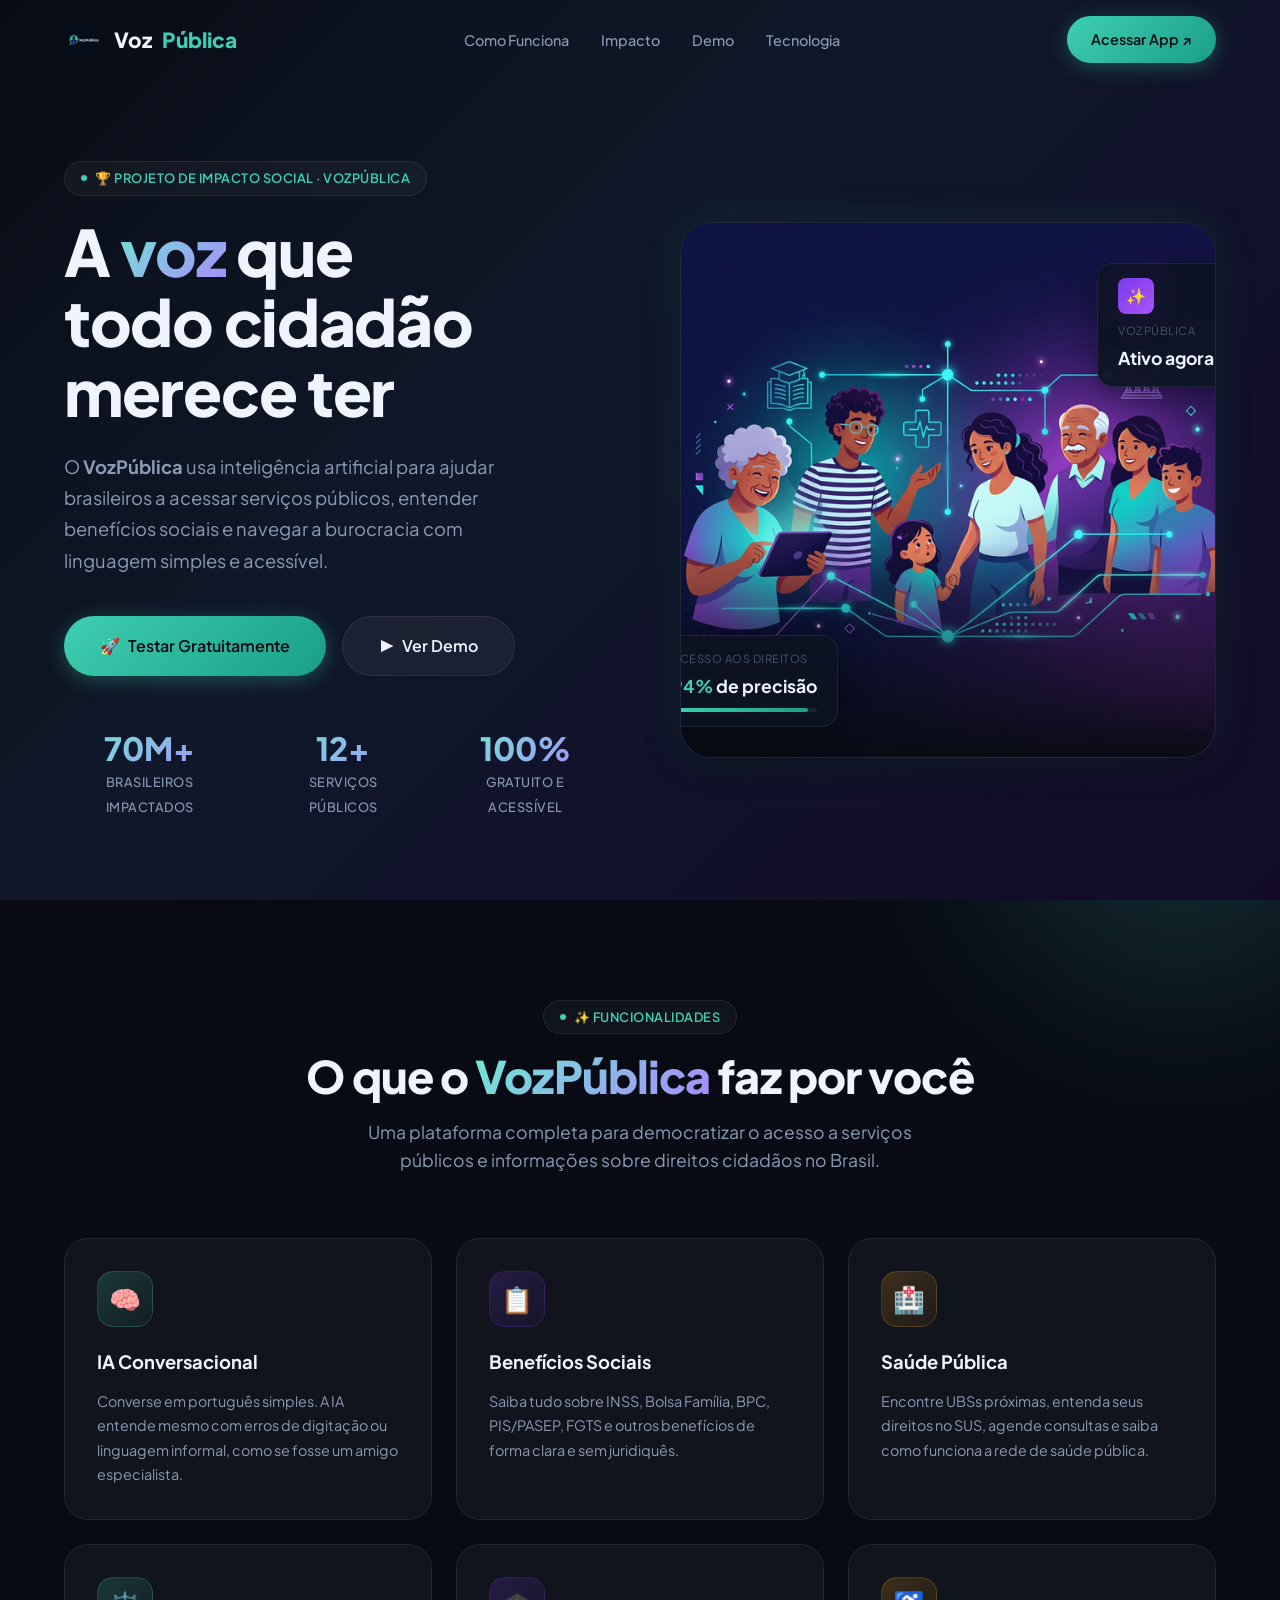
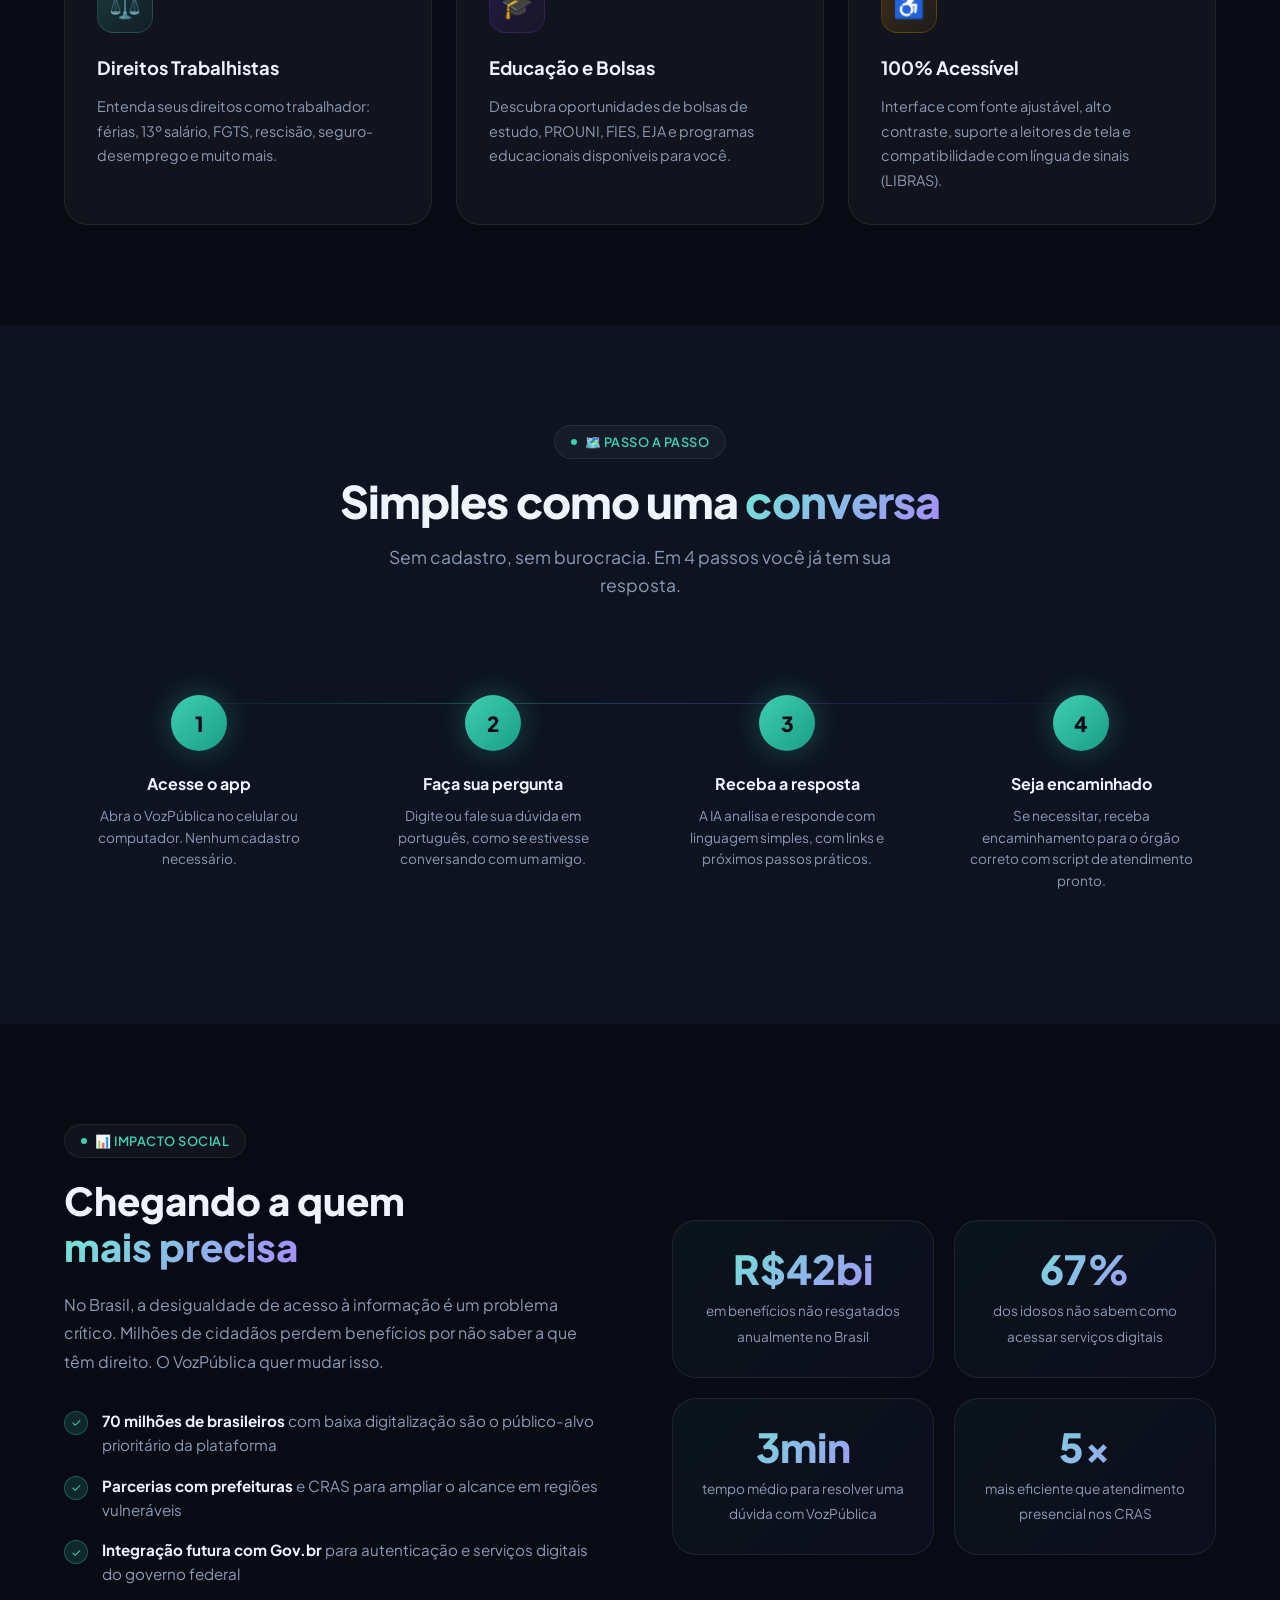
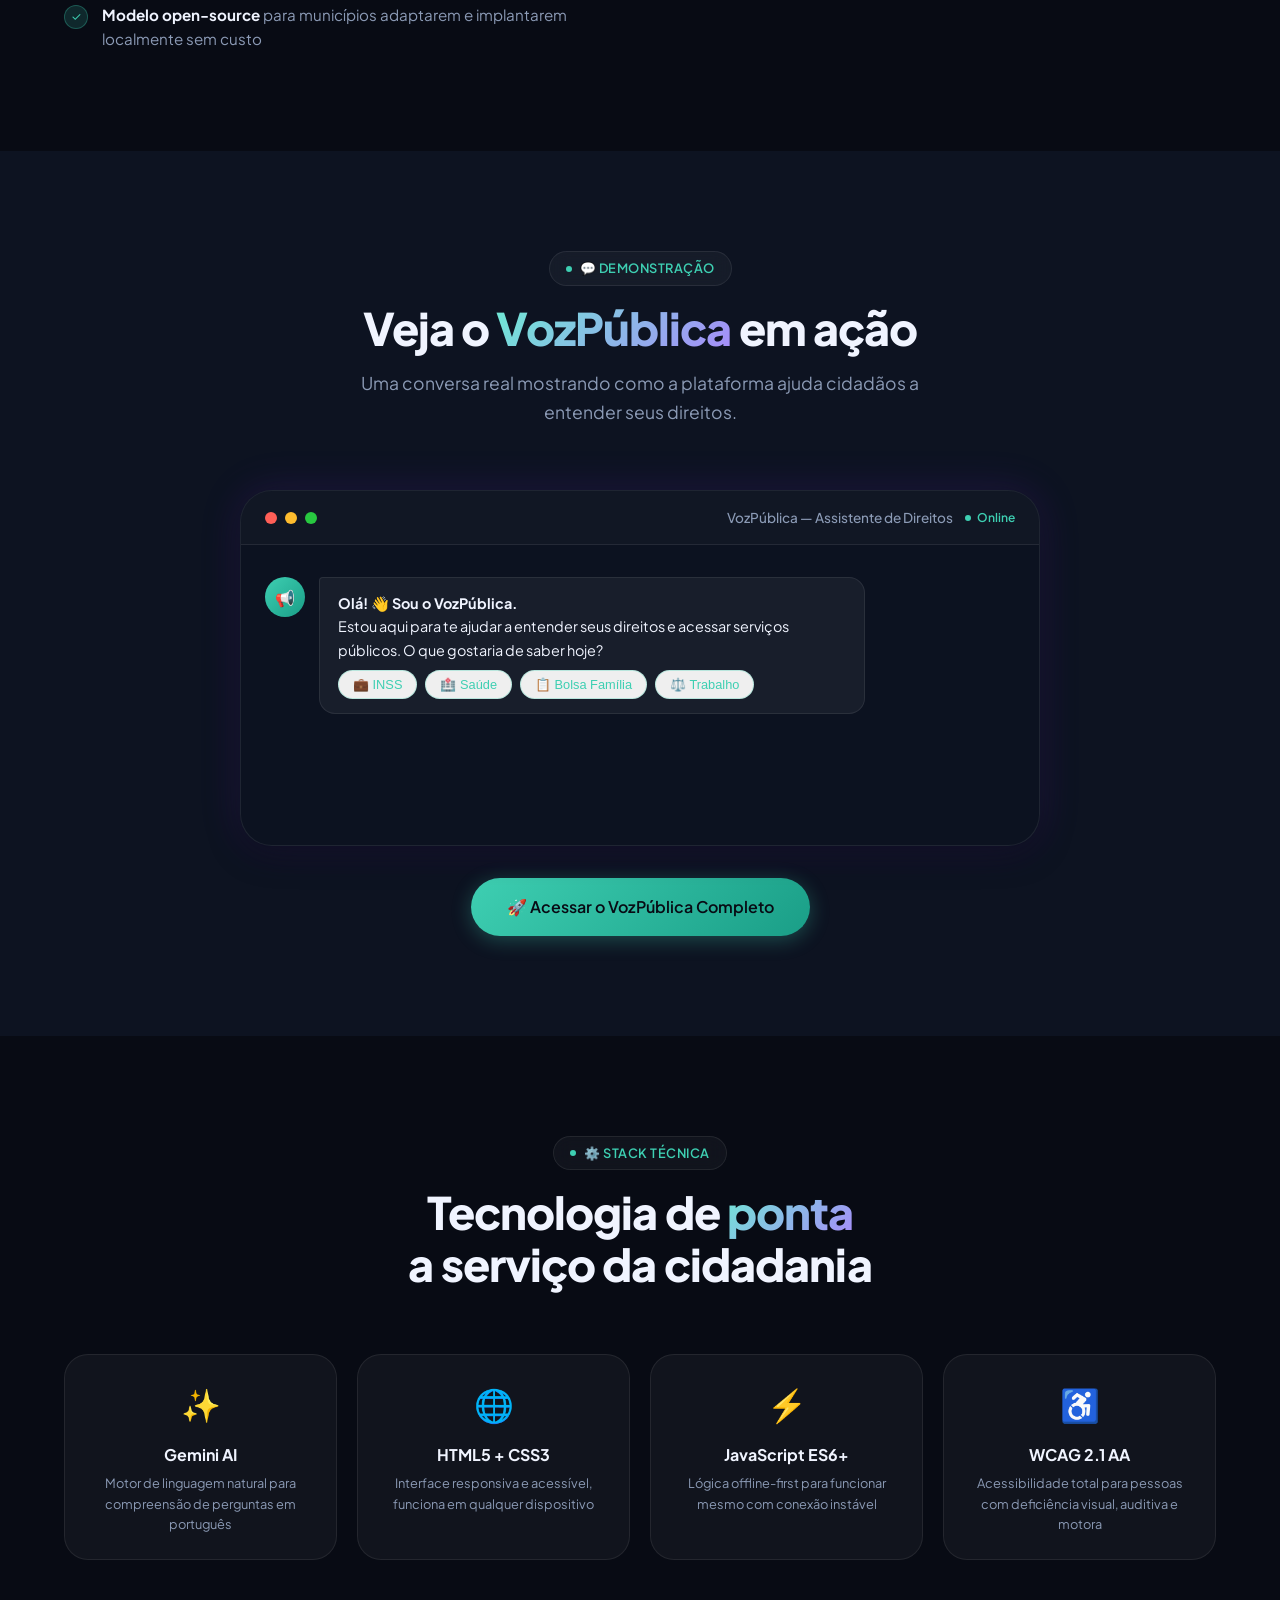
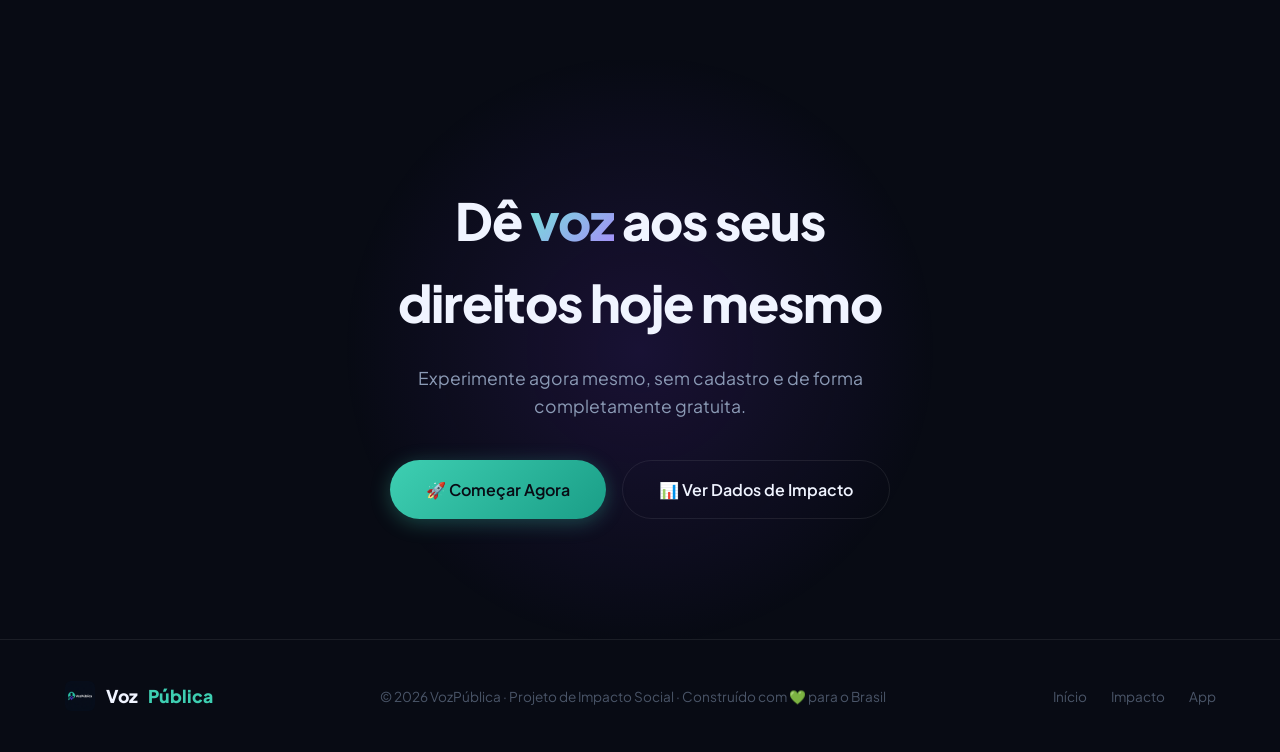
==== index.html @ a8956387 "feat: VozPublica - Social impact AI assistant for Brazilian citizens" ====
<!DOCTYPE html>
<html lang="pt-BR">
<head>
  <meta charset="UTF-8">
  <meta name="viewport" content="width=device-width, initial-scale=1.0">
  <meta name="description" content="VozPública — IA que aproxima brasileiros dos seus direitos e serviços públicos. Atendimento acessível, simples e gratuito.">
  <title>VozPública — Tecnologia que Faz a Diferença</title>
  <link rel="stylesheet" href="css/style.css">
  <link rel="manifest" href="manifest.json">
  <meta name="theme-color" content="#3ecfb2">
  <link rel="icon" href="data:image/svg+xml,<svg xmlns='http://www.w3.org/2000/svg' viewBox='0 0 100 100'><text y='.9em' font-size='90'>📢</text></svg>">
</head>
<body>

  <!-- Background orbs -->
  <div class="orb orb-1" aria-hidden="true"></div>
  <div class="orb orb-2" aria-hidden="true"></div>
  <div class="orb orb-3" aria-hidden="true"></div>

  <!-- NAVBAR -->
  <nav class="navbar" id="navbar" role="navigation" aria-label="Navegação principal">
    <div class="container">
      <div class="nav-inner">
        <a href="#" class="logo" aria-label="VozPública - Página inicial">
          <div class="logo-icon" style="background:none;box-shadow:none;padding:0" aria-hidden="true"><img src="assets/logo.png" alt="VozPública logo" style="width:36px;height:36px;object-fit:contain;border-radius:8px"></div>
          Voz<span>Pública</span>
        </a>
        <ul class="nav-links" role="list">
          <li><a href="#como-funciona">Como Funciona</a></li>
          <li><a href="#impacto">Impacto</a></li>
          <li><a href="#demo">Demo</a></li>
          <li><a href="#tecnologia">Tecnologia</a></li>
        </ul>
        <div class="nav-cta">
          <a href="app.html" class="btn btn-primary" id="nav-cta-btn" aria-label="Acessar o aplicativo VozPública">
            Acessar App ↗
          </a>
        </div>
      </div>
    </div>
  </nav>

  <!-- HERO -->
  <section class="hero" id="inicio" aria-labelledby="hero-title">
    <div class="container">
      <div class="hero-grid">
        <div class="hero-content">
          <div class="hero-eyebrow">
            <span class="badge" role="status">🏆 Projeto de Impacto Social · VozPública</span>
          </div>
          <h1 class="hero-title" id="hero-title">
            A <span class="gradient-text">voz</span> que<br>
            todo cidadão<br>merece ter
          </h1>
          <p class="hero-desc">
            O <strong>VozPública</strong> usa inteligência artificial para ajudar brasileiros a acessar serviços públicos, entender benefícios sociais e navegar a burocracia com linguagem simples e acessível.
          </p>
          <div class="hero-actions">
            <a href="app.html" class="btn btn-primary btn-lg" id="hero-cta-primary" aria-label="Testar o VozPública gratuitamente">
              <span>🚀</span> Testar Gratuitamente
            </a>
            <a href="#demo" class="btn btn-ghost btn-lg" id="hero-cta-demo" aria-label="Ver demonstração do VozPública">
              <span>▶</span> Ver Demo
            </a>
          </div>
          <div class="hero-stats" role="group" aria-label="Estatísticas de impacto">
            <div class="stat-item">
              <span class="stat-number gradient-text" id="stat-1">70M+</span>
              <span class="stat-label">Brasileiros impactados</span>
            </div>
            <div class="stat-item">
              <span class="stat-number gradient-text" id="stat-2">12+</span>
              <span class="stat-label">Serviços públicos</span>
            </div>
            <div class="stat-item">
              <span class="stat-number gradient-text" id="stat-3">100%</span>
              <span class="stat-label">Gratuito e acessível</span>
            </div>
          </div>
        </div>
        <div class="hero-visual">
          <div class="hero-image-wrapper">
            <img src="assets/hero.png" alt="Pessoas diversas conectadas digitalmente — VozPública" width="600">
            <div class="floating-card floating-card-1" role="complementary" aria-label="Métrica de acesso aos direitos">
              <div class="fc-label">Acesso aos direitos</div>
              <div class="fc-value"><span class="highlight">94%</span> de precisão</div>
              <div class="fc-bar">
                <div class="fc-bar-fill" style="--w: 94%"></div>
              </div>
            </div>
            <div class="floating-card floating-card-2" role="complementary" aria-label="Status da IA ativa">
              <div class="fc-ai-icon" aria-hidden="true">✨</div>
              <div class="fc-label">VozPública</div>
              <div class="fc-value">Ativo agora</div>
            </div>
          </div>
        </div>
      </div>
    </div>
  </section>

  <!-- FEATURES -->
  <section class="section" id="como-funciona" aria-labelledby="features-title">
    <div class="container">
      <div class="section-header reveal">
        <span class="badge">✨ Funcionalidades</span>
        <h2 class="section-title" id="features-title" style="margin-top:16px">
          O que o <span class="gradient-text">VozPública</span> faz por você
        </h2>
        <p class="section-desc">
          Uma plataforma completa para democratizar o acesso a serviços públicos e informações sobre direitos cidadãos no Brasil.
        </p>
      </div>
      <div class="features-grid">
        <article class="feature-card reveal reveal-delay-1">
          <div class="feature-icon fi-teal" aria-hidden="true">🧠</div>
          <h3 class="feature-title">IA Conversacional</h3>
          <p class="feature-desc">
            Converse em português simples. A IA entende mesmo com erros de digitação ou linguagem informal, como se fosse um amigo especialista.
          </p>
        </article>
        <article class="feature-card reveal reveal-delay-2">
          <div class="feature-icon fi-purple" aria-hidden="true">📋</div>
          <h3 class="feature-title">Benefícios Sociais</h3>
          <p class="feature-desc">
            Saiba tudo sobre INSS, Bolsa Família, BPC, PIS/PASEP, FGTS e outros benefícios de forma clara e sem juridiquês.
          </p>
        </article>
        <article class="feature-card reveal reveal-delay-3">
          <div class="feature-icon fi-gold" aria-hidden="true">🏥</div>
          <h3 class="feature-title">Saúde Pública</h3>
          <p class="feature-desc">
            Encontre UBSs próximas, entenda seus direitos no SUS, agende consultas e saiba como funciona a rede de saúde pública.
          </p>
        </article>
        <article class="feature-card reveal reveal-delay-1">
          <div class="feature-icon fi-teal" aria-hidden="true">⚖️</div>
          <h3 class="feature-title">Direitos Trabalhistas</h3>
          <p class="feature-desc">
            Entenda seus direitos como trabalhador: férias, 13º salário, FGTS, rescisão, seguro-desemprego e muito mais.
          </p>
        </article>
        <article class="feature-card reveal reveal-delay-2">
          <div class="feature-icon fi-purple" aria-hidden="true">🎓</div>
          <h3 class="feature-title">Educação e Bolsas</h3>
          <p class="feature-desc">
            Descubra oportunidades de bolsas de estudo, PROUNI, FIES, EJA e programas educacionais disponíveis para você.
          </p>
        </article>
        <article class="feature-card reveal reveal-delay-3">
          <div class="feature-icon fi-gold" aria-hidden="true">♿</div>
          <h3 class="feature-title">100% Acessível</h3>
          <p class="feature-desc">
            Interface com fonte ajustável, alto contraste, suporte a leitores de tela e compatibilidade com língua de sinais (LIBRAS).
          </p>
        </article>
      </div>
    </div>
  </section>

  <!-- HOW IT WORKS -->
  <section class="section section-alt" aria-labelledby="steps-title">
    <div class="container">
      <div class="section-header reveal">
        <span class="badge">🗺️ Passo a Passo</span>
        <h2 class="section-title" id="steps-title" style="margin-top:16px">
          Simples como uma <span class="gradient-text">conversa</span>
        </h2>
        <p class="section-desc">
          Sem cadastro, sem burocracia. Em 4 passos você já tem sua resposta.
        </p>
      </div>
      <div class="steps-grid">
        <div class="step-card reveal reveal-delay-1">
          <div class="step-number" aria-label="Passo 1">1</div>
          <h3 class="step-title">Acesse o app</h3>
          <p class="step-desc">Abra o VozPública no celular ou computador. Nenhum cadastro necessário.</p>
        </div>
        <div class="step-card reveal reveal-delay-2">
          <div class="step-number" aria-label="Passo 2">2</div>
          <h3 class="step-title">Faça sua pergunta</h3>
          <p class="step-desc">Digite ou fale sua dúvida em português, como se estivesse conversando com um amigo.</p>
        </div>
        <div class="step-card reveal reveal-delay-3">
          <div class="step-number" aria-label="Passo 3">3</div>
          <h3 class="step-title">Receba a resposta</h3>
          <p class="step-desc">A IA analisa e responde com linguagem simples, com links e próximos passos práticos.</p>
        </div>
        <div class="step-card reveal reveal-delay-4">
          <div class="step-number" aria-label="Passo 4">4</div>
          <h3 class="step-title">Seja encaminhado</h3>
          <p class="step-desc">Se necessitar, receba encaminhamento para o órgão correto com script de atendimento pronto.</p>
        </div>
      </div>
    </div>
  </section>

  <!-- IMPACT -->
  <section class="section" id="impacto" aria-labelledby="impact-title">
    <div class="container">
      <div class="impact-grid">
        <div class="impact-content reveal">
          <span class="badge" style="margin-bottom:20px">📊 Impacto Social</span>
          <h2 class="impact-title" id="impact-title">
            Chegando a quem<br><span class="gradient-text">mais precisa</span>
          </h2>
          <p class="impact-desc">
            No Brasil, a desigualdade de acesso à informação é um problema crítico. Milhões de cidadãos perdem benefícios por não saber a que têm direito. O VozPública quer mudar isso.
          </p>
          <ul class="impact-list" role="list">
            <li class="impact-item">
              <div class="impact-check" aria-hidden="true">✓</div>
              <p class="impact-item-text"><strong>70 milhões de brasileiros</strong> com baixa digitalização são o público-alvo prioritário da plataforma</p>
            </li>
            <li class="impact-item">
              <div class="impact-check" aria-hidden="true">✓</div>
              <p class="impact-item-text"><strong>Parcerias com prefeituras</strong> e CRAS para ampliar o alcance em regiões vulneráveis</p>
            </li>
            <li class="impact-item">
              <div class="impact-check" aria-hidden="true">✓</div>
              <p class="impact-item-text"><strong>Integração futura com Gov.br</strong> para autenticação e serviços digitais do governo federal</p>
            </li>
            <li class="impact-item">
              <div class="impact-check" aria-hidden="true">✓</div>
              <p class="impact-item-text"><strong>Modelo open-source</strong> para municípios adaptarem e implantarem localmente sem custo</p>
            </li>
          </ul>
        </div>
        <div class="impact-stats-grid reveal">
          <div class="impact-stat-card">
            <span class="isn-number gradient-text">R$42bi</span>
            <span class="isn-label">em benefícios não resgatados anualmente no Brasil</span>
          </div>
          <div class="impact-stat-card">
            <span class="isn-number gradient-text">67%</span>
            <span class="isn-label">dos idosos não sabem como acessar serviços digitais</span>
          </div>
          <div class="impact-stat-card">
            <span class="isn-number gradient-text">3min</span>
            <span class="isn-label">tempo médio para resolver uma dúvida com VozPública</span>
          </div>
          <div class="impact-stat-card">
            <span class="isn-number gradient-text">5x</span>
            <span class="isn-label">mais eficiente que atendimento presencial nos CRAS</span>
          </div>
        </div>
      </div>
    </div>
  </section>

  <!-- CHATBOT DEMO -->
  <section class="section section-alt" id="demo" aria-labelledby="demo-title">
    <div class="container">
      <div class="section-header reveal">
        <span class="badge">💬 Demonstração</span>
        <h2 class="section-title" id="demo-title" style="margin-top:16px">
          Veja o <span class="gradient-text">VozPública</span> em ação
        </h2>
        <p class="section-desc">
          Uma conversa real mostrando como a plataforma ajuda cidadãos a entender seus direitos.
        </p>
      </div>
      <div class="demo-wrapper reveal">
        <div class="demo-topbar" aria-label="Barra de status do chat">
          <div class="demo-dots" aria-hidden="true">
            <div class="demo-dot"></div>
            <div class="demo-dot"></div>
            <div class="demo-dot"></div>
          </div>
          <span class="demo-title">VozPública — Assistente de Direitos</span>
          <span class="demo-status" role="status" aria-live="polite">Online</span>
        </div>
        <div class="demo-chat" id="demo-chat" role="log" aria-label="Conversa demonstrativa" aria-live="polite">
          <div class="chat-msg ai">
            <div class="chat-avatar ai" aria-label="VozPública">📢</div>
            <div class="chat-bubble">
              <strong>Olá! 👋 Sou o VozPública.</strong><br>
              Estou aqui para te ajudar a entender seus direitos e acessar serviços públicos. O que gostaria de saber hoje?
              <div class="chat-chips" role="list" aria-label="Sugestões de perguntas">
                <button class="chip" onclick="simulateChat('INSS')" aria-label="Perguntar sobre INSS">💼 INSS</button>
                <button class="chip" onclick="simulateChat('saude')" aria-label="Perguntar sobre saúde">🏥 Saúde</button>
                <button class="chip" onclick="simulateChat('bolsa')" aria-label="Perguntar sobre Bolsa Família">📋 Bolsa Família</button>
                <button class="chip" onclick="simulateChat('trabalho')" aria-label="Perguntar sobre trabalho">⚖️ Trabalho</button>
              </div>
            </div>
          </div>
        </div>
      </div>
      <div style="text-align:center; margin-top:32px">
        <a href="app.html" class="btn btn-primary btn-lg" id="demo-full-app" aria-label="Acessar o VozPública completo">
          🚀 Acessar o VozPública Completo
        </a>
      </div>
    </div>
  </section>

  <!-- TECHNOLOGY -->
  <section class="section" id="tecnologia" aria-labelledby="tech-title">
    <div class="container">
      <div class="section-header reveal">
        <span class="badge">⚙️ Stack Técnica</span>
        <h2 class="section-title" id="tech-title" style="margin-top:16px">
          Tecnologia de <span class="gradient-text">ponta</span><br>a serviço da cidadania
        </h2>
      </div>
      <div class="tech-grid">
        <div class="tech-card reveal reveal-delay-1">
          <span class="tech-emoji" aria-hidden="true">✨</span>
          <div class="tech-name">Gemini AI</div>
          <div class="tech-desc">Motor de linguagem natural para compreensão de perguntas em português</div>
        </div>
        <div class="tech-card reveal reveal-delay-2">
          <span class="tech-emoji" aria-hidden="true">🌐</span>
          <div class="tech-name">HTML5 + CSS3</div>
          <div class="tech-desc">Interface responsiva e acessível, funciona em qualquer dispositivo</div>
        </div>
        <div class="tech-card reveal reveal-delay-3">
          <span class="tech-emoji" aria-hidden="true">⚡</span>
          <div class="tech-name">JavaScript ES6+</div>
          <div class="tech-desc">Lógica offline-first para funcionar mesmo com conexão instável</div>
        </div>
        <div class="tech-card reveal reveal-delay-4">
          <span class="tech-emoji" aria-hidden="true">♿</span>
          <div class="tech-name">WCAG 2.1 AA</div>
          <div class="tech-desc">Acessibilidade total para pessoas com deficiência visual, auditiva e motora</div>
        </div>
      </div>
    </div>
  </section>

  <!-- CTA -->
  <section class="cta-section" aria-labelledby="cta-title">
    <div class="container">
      <h2 class="cta-title" id="cta-title">
        Dê <span class="gradient-text">voz</span> aos seus<br>direitos hoje mesmo
      </h2>
      <p class="cta-desc">
        Experimente agora mesmo, sem cadastro e de forma completamente gratuita.
      </p>
      <div class="cta-actions">
        <a href="app.html" class="btn btn-primary btn-lg" id="cta-main" aria-label="Começar a usar o VozPública agora">🚀 Começar Agora</a>
        <a href="#impacto" class="btn btn-outline btn-lg" id="cta-impact" aria-label="Ver dados de impacto social">📊 Ver Dados de Impacto</a>
      </div>
    </div>
  </section>

  <!-- FOOTER -->
  <footer>
    <div class="container">
      <div class="footer-inner">
        <div class="logo" style="font-size:1.1rem">
          <div class="logo-icon" style="width:32px;height:32px;background:none;box-shadow:none;padding:0" aria-hidden="true"><img src="assets/logo.png" alt="" style="width:30px;height:30px;object-fit:contain;border-radius:6px"></div>
          Voz<span>Pública</span>
        </div>
        <p class="footer-copy">© 2026 VozPública · Projeto de Impacto Social · Construído com 💚 para o Brasil</p>
        <nav class="footer-links" aria-label="Links do rodapé">
          <a href="#inicio">Início</a>
          <a href="#impacto">Impacto</a>
          <a href="app.html">App</a>
        </nav>
      </div>
    </div>
  </footer>

  <script src="js/main.js"></script>
  <script>
    if ('serviceWorker' in navigator) {
      navigator.serviceWorker.register('./sw.js').catch(() => {});
    }
  </script>
</body>
</html>
---- css/style.css ----
/* ========================================
   CidadãoAI — Design System & Landing Page
   ======================================== */

@import url('https://fonts.googleapis.com/css2?family=Inter:wght@300;400;500;600;700;800;900&family=Plus+Jakarta+Sans:wght@400;500;600;700;800&display=swap');

/* ── CSS Variables ── */
:root {
  --bg-primary: #080b14;
  --bg-secondary: #0d1321;
  --bg-card: rgba(255,255,255,0.04);
  --bg-card-hover: rgba(255,255,255,0.07);
  --border: rgba(255,255,255,0.08);
  --border-hover: rgba(99,230,190,0.3);

  --teal: #3ecfb2;
  --teal-light: #6eebd4;
  --teal-glow: rgba(62,207,178,0.15);
  --purple: #7c3aed;
  --purple-light: #a78bfa;
  --purple-glow: rgba(124,58,237,0.2);
  --gold: #f59e0b;

  --text-primary: #f0f4ff;
  --text-secondary: #8b9ab5;
  --text-muted: #4a5568;

  --gradient-hero: linear-gradient(135deg, #080b14 0%, #0f1829 40%, #130a2a 100%);
  --gradient-teal: linear-gradient(135deg, #3ecfb2, #1a9e87);
  --gradient-purple: linear-gradient(135deg, #7c3aed, #a855f7);
  --gradient-card: linear-gradient(135deg, rgba(62,207,178,0.05), rgba(124,58,237,0.05));

  --radius-sm: 8px;
  --radius-md: 16px;
  --radius-lg: 24px;
  --radius-xl: 32px;
  --radius-full: 9999px;

  --shadow-teal: 0 0 40px rgba(62,207,178,0.15);
  --shadow-purple: 0 0 40px rgba(124,58,237,0.2);
  --shadow-card: 0 8px 32px rgba(0,0,0,0.4);

  --font-main: 'Plus Jakarta Sans', 'Inter', sans-serif;
  --transition: all 0.3s cubic-bezier(0.4, 0, 0.2, 1);
}

/* ── Reset ── */
*, *::before, *::after { box-sizing: border-box; margin: 0; padding: 0; }
html { scroll-behavior: smooth; }
body {
  font-family: var(--font-main);
  background: var(--bg-primary);
  color: var(--text-primary);
  line-height: 1.6;
  overflow-x: hidden;
}

/* ── Scrollbar ── */
::-webkit-scrollbar { width: 6px; }
::-webkit-scrollbar-track { background: var(--bg-secondary); }
::-webkit-scrollbar-thumb { background: var(--teal); border-radius: 3px; }

/* ── Noise Texture Overlay ── */
body::before {
  content: '';
  position: fixed;
  inset: 0;
  background-image: url("data:image/svg+xml,%3Csvg viewBox='0 0 256 256' xmlns='http://www.w3.org/2000/svg'%3E%3Cfilter id='noise'%3E%3CfeTurbulence type='fractalNoise' baseFrequency='0.9' numOctaves='4' stitchTiles='stitch'/%3E%3C/filter%3E%3Crect width='100%25' height='100%25' filter='url(%23noise)' opacity='0.03'/%3E%3C/svg%3E");
  pointer-events: none;
  z-index: 0;
}

/* ── Orbs / Glow Background ── */
.orb {
  position: fixed;
  border-radius: 50%;
  filter: blur(80px);
  pointer-events: none;
  z-index: 0;
  animation: orbFloat 8s ease-in-out infinite;
}
.orb-1 { width: 500px; height: 500px; background: var(--purple-glow); top: -200px; left: -100px; animation-delay: 0s; }
.orb-2 { width: 400px; height: 400px; background: var(--teal-glow); bottom: -100px; right: -100px; animation-delay: 4s; }
.orb-3 { width: 300px; height: 300px; background: rgba(245,158,11,0.08); top: 50%; left: 50%; transform: translate(-50%,-50%); animation-delay: 2s; }

@keyframes orbFloat {
  0%, 100% { transform: translate(0, 0) scale(1); }
  50% { transform: translate(20px, -20px) scale(1.05); }
}

/* ── Utility ── */
.container { max-width: 1200px; margin: 0 auto; padding: 0 24px; position: relative; z-index: 1; }
.section { padding: 100px 0; }
.section-alt { background: var(--bg-secondary); }
.gradient-text {
  background: linear-gradient(135deg, var(--teal-light), var(--purple-light));
  -webkit-background-clip: text;
  -webkit-text-fill-color: transparent;
  background-clip: text;
}
.badge {
  display: inline-flex;
  align-items: center;
  gap: 8px;
  padding: 6px 16px;
  border-radius: var(--radius-full);
  border: 1px solid var(--border);
  background: var(--bg-card);
  font-size: 0.8rem;
  font-weight: 600;
  color: var(--teal);
  letter-spacing: 0.5px;
  text-transform: uppercase;
  backdrop-filter: blur(10px);
}
.badge::before {
  content: '';
  width: 6px;
  height: 6px;
  border-radius: 50%;
  background: var(--teal);
  animation: pulse 2s infinite;
}
@keyframes pulse {
  0%, 100% { opacity: 1; transform: scale(1); }
  50% { opacity: 0.5; transform: scale(1.4); }
}

/* ── NAVBAR ── */
.navbar {
  position: fixed;
  top: 0;
  left: 0;
  right: 0;
  z-index: 1000;
  padding: 16px 0;
  transition: var(--transition);
}
.navbar.scrolled {
  background: rgba(8,11,20,0.9);
  backdrop-filter: blur(20px);
  border-bottom: 1px solid var(--border);
}
.nav-inner {
  display: flex;
  align-items: center;
  justify-content: space-between;
}
.logo {
  display: flex;
  align-items: center;
  gap: 10px;
  font-size: 1.3rem;
  font-weight: 800;
  color: var(--text-primary);
  text-decoration: none;
}
.logo-icon {
  width: 40px; height: 40px;
  background: var(--gradient-teal);
  border-radius: 10px;
  display: flex;
  align-items: center;
  justify-content: center;
  font-size: 1.2rem;
  box-shadow: var(--shadow-teal);
}
.logo span { color: var(--teal); }

.nav-links {
  display: flex;
  gap: 32px;
  list-style: none;
}
.nav-links a {
  color: var(--text-secondary);
  text-decoration: none;
  font-size: 0.9rem;
  font-weight: 500;
  transition: var(--transition);
}
.nav-links a:hover { color: var(--text-primary); }

.nav-cta {
  display: flex;
  gap: 12px;
  align-items: center;
}
.btn {
  display: inline-flex;
  align-items: center;
  gap: 8px;
  padding: 12px 24px;
  border-radius: var(--radius-full);
  font-weight: 600;
  font-size: 0.9rem;
  text-decoration: none;
  cursor: pointer;
  border: none;
  transition: var(--transition);
  font-family: var(--font-main);
}
.btn-primary {
  background: var(--gradient-teal);
  color: #080b14;
  box-shadow: 0 4px 20px rgba(62,207,178,0.3);
}
.btn-primary:hover {
  transform: translateY(-2px);
  box-shadow: 0 8px 30px rgba(62,207,178,0.4);
}
.btn-outline {
  background: transparent;
  color: var(--text-primary);
  border: 1px solid var(--border);
}
.btn-outline:hover {
  border-color: var(--teal);
  color: var(--teal);
  background: var(--teal-glow);
}
.btn-ghost {
  background: rgba(255,255,255,0.05);
  color: var(--text-primary);
  backdrop-filter: blur(10px);
  border: 1px solid var(--border);
}
.btn-ghost:hover {
  background: rgba(255,255,255,0.1);
  transform: translateY(-1px);
}
.btn-purple {
  background: var(--gradient-purple);
  color: white;
  box-shadow: 0 4px 20px rgba(124,58,237,0.3);
}
.btn-purple:hover {
  transform: translateY(-2px);
  box-shadow: 0 8px 30px rgba(124,58,237,0.4);
}
.btn-lg { padding: 16px 36px; font-size: 1rem; }

/* ── HERO ── */
.hero {
  min-height: 100vh;
  display: flex;
  align-items: center;
  padding-top: 80px;
  background: var(--gradient-hero);
  position: relative;
  overflow: hidden;
}
.hero-grid {
  display: grid;
  grid-template-columns: 1fr 1fr;
  gap: 80px;
  align-items: center;
}
.hero-content { position: relative; z-index: 2; }
.hero-eyebrow { margin-bottom: 20px; }
.hero-title {
  font-size: clamp(2.5rem, 5vw, 4rem);
  font-weight: 900;
  line-height: 1.1;
  margin-bottom: 24px;
  letter-spacing: -0.02em;
}
.hero-desc {
  font-size: 1.15rem;
  color: var(--text-secondary);
  line-height: 1.7;
  margin-bottom: 40px;
  max-width: 480px;
}
.hero-actions {
  display: flex;
  gap: 16px;
  flex-wrap: wrap;
  margin-bottom: 56px;
}
.hero-stats {
  display: flex;
  gap: 40px;
}
.stat-item { text-align: center; }
.stat-number {
  font-size: 2rem;
  font-weight: 800;
  color: var(--text-primary);
  display: block;
  line-height: 1;
  margin-bottom: 4px;
}
.stat-label {
  font-size: 0.8rem;
  color: var(--text-secondary);
  font-weight: 500;
  text-transform: uppercase;
  letter-spacing: 0.5px;
}

.hero-visual {
  position: relative;
  z-index: 2;
}
.hero-image-wrapper {
  position: relative;
  border-radius: var(--radius-xl);
  overflow: hidden;
  border: 1px solid var(--border);
  box-shadow: var(--shadow-card), var(--shadow-teal);
  animation: heroFloat 6s ease-in-out infinite;
}
@keyframes heroFloat {
  0%, 100% { transform: translateY(0); }
  50% { transform: translateY(-12px); }
}
.hero-image-wrapper::before {
  content: '';
  position: absolute;
  inset: 0;
  background: linear-gradient(to bottom, transparent 60%, var(--bg-primary));
  z-index: 1;
}
.hero-image-wrapper img { width: 100%; display: block; }
.floating-card {
  position: absolute;
  padding: 14px 20px;
  background: rgba(13,19,33,0.9);
  backdrop-filter: blur(20px);
  border: 1px solid var(--border);
  border-radius: var(--radius-md);
  box-shadow: var(--shadow-card);
  z-index: 2;
}
.floating-card-1 { bottom: 30px; left: -30px; }
.floating-card-2 { top: 40px; right: -20px; }
.fc-label { font-size: 0.7rem; color: var(--text-muted); text-transform: uppercase; letter-spacing: 0.5px; margin-bottom: 4px; }
.fc-value { font-size: 1.1rem; font-weight: 700; color: var(--text-primary); }
.fc-value .highlight { color: var(--teal); }
.fc-bar {
  height: 4px;
  background: var(--border);
  border-radius: 2px;
  margin-top: 8px;
  overflow: hidden;
}
.fc-bar-fill {
  height: 100%;
  background: var(--gradient-teal);
  border-radius: 2px;
  animation: barFill 2s ease 1s both;
}
@keyframes barFill { from { width: 0; } to { width: var(--w); } }
.fc-ai-icon {
  width: 36px; height: 36px;
  background: var(--gradient-purple);
  border-radius: 8px;
  display: flex; align-items: center; justify-content: center;
  font-size: 1rem; margin-bottom: 8px;
  box-shadow: var(--shadow-purple);
}

/* ── FEATURES ── */
.section-header { text-align: center; margin-bottom: 64px; }
.section-title {
  font-size: clamp(1.8rem, 3.5vw, 2.8rem);
  font-weight: 800;
  letter-spacing: -0.02em;
  line-height: 1.15;
  margin-bottom: 16px;
}
.section-desc {
  font-size: 1.1rem;
  color: var(--text-secondary);
  max-width: 580px;
  margin: 0 auto;
}
.features-grid {
  display: grid;
  grid-template-columns: repeat(3, 1fr);
  gap: 24px;
}
.feature-card {
  padding: 32px;
  border-radius: var(--radius-lg);
  border: 1px solid var(--border);
  background: var(--bg-card);
  transition: var(--transition);
  position: relative;
  overflow: hidden;
}
.feature-card::before {
  content: '';
  position: absolute;
  inset: 0;
  background: var(--gradient-card);
  opacity: 0;
  transition: var(--transition);
}
.feature-card:hover {
  border-color: var(--border-hover);
  transform: translateY(-4px);
  box-shadow: var(--shadow-card), var(--shadow-teal);
}
.feature-card:hover::before { opacity: 1; }
.feature-icon {
  width: 56px; height: 56px;
  border-radius: var(--radius-md);
  display: flex;
  align-items: center;
  justify-content: center;
  font-size: 1.6rem;
  margin-bottom: 20px;
  position: relative;
  z-index: 1;
}
.fi-teal { background: linear-gradient(135deg, rgba(62,207,178,0.2), rgba(62,207,178,0.05)); border: 1px solid rgba(62,207,178,0.2); }
.fi-purple { background: linear-gradient(135deg, rgba(124,58,237,0.2), rgba(124,58,237,0.05)); border: 1px solid rgba(124,58,237,0.2); }
.fi-gold { background: linear-gradient(135deg, rgba(245,158,11,0.2), rgba(245,158,11,0.05)); border: 1px solid rgba(245,158,11,0.2); }
.feature-title {
  font-size: 1.15rem;
  font-weight: 700;
  margin-bottom: 12px;
  position: relative; z-index: 1;
}
.feature-desc {
  color: var(--text-secondary);
  font-size: 0.9rem;
  line-height: 1.7;
  position: relative; z-index: 1;
}

/* ── HOW IT WORKS ── */
.steps-grid {
  display: grid;
  grid-template-columns: repeat(4, 1fr);
  gap: 24px;
  position: relative;
}
.steps-grid::before {
  content: '';
  position: absolute;
  top: 40px;
  left: 80px;
  right: 80px;
  height: 1px;
  background: linear-gradient(90deg, transparent, var(--teal), var(--purple), transparent);
  opacity: 0.3;
}
.step-card {
  text-align: center;
  padding: 32px 20px;
  position: relative;
}
.step-number {
  width: 56px; height: 56px;
  border-radius: 50%;
  background: var(--gradient-teal);
  color: var(--bg-primary);
  font-size: 1.3rem;
  font-weight: 800;
  display: flex;
  align-items: center;
  justify-content: center;
  margin: 0 auto 20px;
  box-shadow: 0 0 30px rgba(62,207,178,0.3);
}
.step-title { font-size: 1rem; font-weight: 700; margin-bottom: 8px; }
.step-desc { color: var(--text-secondary); font-size: 0.85rem; line-height: 1.6; }

/* ── IMPACT ── */
.impact-grid {
  display: grid;
  grid-template-columns: 1fr 1fr;
  gap: 64px;
  align-items: center;
}
.impact-content {}
.impact-title { font-size: clamp(1.6rem, 3vw, 2.4rem); font-weight: 800; margin-bottom: 20px; line-height: 1.2; }
.impact-desc { color: var(--text-secondary); line-height: 1.8; margin-bottom: 32px; }
.impact-list { list-style: none; display: flex; flex-direction: column; gap: 16px; }
.impact-item {
  display: flex;
  align-items: flex-start;
  gap: 14px;
}
.impact-check {
  width: 24px; height: 24px;
  border-radius: 50%;
  background: var(--teal-glow);
  border: 1px solid rgba(62,207,178,0.3);
  display: flex; align-items: center; justify-content: center;
  font-size: 0.75rem;
  color: var(--teal);
  flex-shrink: 0;
  margin-top: 2px;
}
.impact-item-text { color: var(--text-secondary); font-size: 0.95rem; line-height: 1.6; }
.impact-item-text strong { color: var(--text-primary); }

.impact-stats-grid {
  display: grid;
  grid-template-columns: 1fr 1fr;
  gap: 20px;
}
.impact-stat-card {
  padding: 28px;
  border-radius: var(--radius-lg);
  border: 1px solid var(--border);
  background: var(--gradient-card);
  text-align: center;
  transition: var(--transition);
}
.impact-stat-card:hover {
  border-color: var(--border-hover);
  transform: translateY(-3px);
}
.isn-number {
  font-size: 2.5rem;
  font-weight: 900;
  line-height: 1;
  margin-bottom: 8px;
  display: block;
}
.isn-label { color: var(--text-secondary); font-size: 0.85rem; }

/* ── CHATBOT DEMO ── */
.demo-wrapper {
  max-width: 800px;
  margin: 0 auto;
  border-radius: var(--radius-xl);
  overflow: hidden;
  border: 1px solid var(--border);
  background: rgba(13,19,33,0.8);
  backdrop-filter: blur(20px);
  box-shadow: var(--shadow-card), var(--shadow-purple);
}
.demo-topbar {
  display: flex;
  align-items: center;
  gap: 12px;
  padding: 16px 24px;
  border-bottom: 1px solid var(--border);
  background: rgba(255,255,255,0.02);
}
.demo-dots { display: flex; gap: 8px; }
.demo-dot {
  width: 12px; height: 12px;
  border-radius: 50%;
  background: var(--border);
}
.demo-dot:first-child { background: #ff5f57; }
.demo-dot:nth-child(2) { background: #febc2e; }
.demo-dot:last-child { background: #28c840; }
.demo-title {
  font-size: 0.85rem;
  color: var(--text-secondary);
  margin-left: auto;
  font-weight: 500;
}
.demo-status {
  display: flex;
  align-items: center;
  gap: 6px;
  font-size: 0.75rem;
  color: var(--teal);
  font-weight: 600;
}
.demo-status::before {
  content: '';
  width: 6px; height: 6px;
  border-radius: 50%;
  background: var(--teal);
  animation: pulse 2s infinite;
}
.demo-chat { padding: 32px 24px; min-height: 300px; display: flex; flex-direction: column; gap: 20px; }
.chat-msg {
  display: flex;
  gap: 14px;
  max-width: 80%;
  animation: msgIn 0.3s ease;
}
@keyframes msgIn { from { opacity: 0; transform: translateY(10px); } to { opacity: 1; transform: translateY(0); } }
.chat-msg.user { align-self: flex-end; flex-direction: row-reverse; }
.chat-avatar {
  width: 40px; height: 40px;
  border-radius: 50%;
  flex-shrink: 0;
  display: flex;
  align-items: center;
  justify-content: center;
  font-size: 1rem;
  font-weight: 700;
}
.chat-avatar.ai { background: var(--gradient-teal); color: var(--bg-primary); }
.chat-avatar.user { background: var(--gradient-purple); color: white; }
.chat-bubble {
  padding: 14px 18px;
  border-radius: var(--radius-md);
  font-size: 0.9rem;
  line-height: 1.6;
}
.ai .chat-bubble { background: rgba(255,255,255,0.05); border: 1px solid var(--border); color: var(--text-primary); border-top-left-radius: 4px; }
.user .chat-bubble { background: var(--gradient-teal); color: var(--bg-primary); font-weight: 500; border-top-right-radius: 4px; }
.chat-chips {
  display: flex;
  flex-wrap: wrap;
  gap: 8px;
  margin-top: 8px;
}
.chip {
  padding: 6px 14px;
  border-radius: var(--radius-full);
  border: 1px solid rgba(62,207,178,0.3);
  color: var(--teal);
  font-size: 0.8rem;
  cursor: pointer;
  transition: var(--transition);
}
.chip:hover { background: var(--teal-glow); transform: translateY(-1px); }

/* ── TECH ── */
.tech-grid {
  display: grid;
  grid-template-columns: repeat(4, 1fr);
  gap: 20px;
}
.tech-card {
  padding: 24px;
  border-radius: var(--radius-lg);
  border: 1px solid var(--border);
  background: var(--bg-card);
  text-align: center;
  transition: var(--transition);
}
.tech-card:hover {
  border-color: var(--border-hover);
  transform: translateY(-4px);
}
.tech-emoji { font-size: 2rem; margin-bottom: 12px; display: block; }
.tech-name { font-weight: 700; margin-bottom: 6px; }
.tech-desc { font-size: 0.8rem; color: var(--text-secondary); }

/* ── CTA / FOOTER ── */
.cta-section {
  text-align: center;
  padding: 120px 0;
  position: relative;
  overflow: hidden;
}
.cta-section::before {
  content: '';
  position: absolute;
  top: 50%;
  left: 50%;
  transform: translate(-50%, -50%);
  width: 600px; height: 600px;
  background: radial-gradient(circle, rgba(124,58,237,0.15) 0%, transparent 70%);
  pointer-events: none;
}
.cta-title { font-size: clamp(2rem, 4vw, 3.5rem); font-weight: 900; margin-bottom: 20px; letter-spacing: -0.02em; }
.cta-desc { color: var(--text-secondary); font-size: 1.1rem; margin-bottom: 40px; max-width: 500px; margin-left: auto; margin-right: auto; }
.cta-actions { display: flex; gap: 16px; justify-content: center; flex-wrap: wrap; }

footer {
  padding: 40px 0;
  border-top: 1px solid var(--border);
  text-align: center;
}
.footer-inner {
  display: flex;
  align-items: center;
  justify-content: space-between;
  flex-wrap: wrap;
  gap: 20px;
}
.footer-copy { color: var(--text-muted); font-size: 0.85rem; }
.footer-links { display: flex; gap: 24px; }
.footer-links a { color: var(--text-muted); text-decoration: none; font-size: 0.85rem; transition: var(--transition); }
.footer-links a:hover { color: var(--teal); }

/* ── ANIMATIONS ── */
.reveal {
  opacity: 0;
  transform: translateY(30px);
  transition: opacity 0.7s ease, transform 0.7s ease;
}
.reveal.visible { opacity: 1; transform: translateY(0); }
.reveal-delay-1 { transition-delay: 0.1s; }
.reveal-delay-2 { transition-delay: 0.2s; }
.reveal-delay-3 { transition-delay: 0.3s; }
.reveal-delay-4 { transition-delay: 0.4s; }

/* ── RESPONSIVE ── */
@media (max-width: 900px) {
  .hero-grid { grid-template-columns: 1fr; gap: 40px; }
  .features-grid { grid-template-columns: 1fr 1fr; }
  .steps-grid { grid-template-columns: 1fr 1fr; }
  .impact-grid { grid-template-columns: 1fr; }
  .tech-grid { grid-template-columns: 1fr 1fr; }
  .hero-visual { order: -1; }
  .steps-grid::before { display: none; }
  .nav-links { display: none; }
}
@media (max-width: 600px) {
  .features-grid { grid-template-columns: 1fr; }
  .steps-grid { grid-template-columns: 1fr; }
  .impact-stats-grid { grid-template-columns: 1fr; }
  .tech-grid { grid-template-columns: 1fr 1fr; }
  .hero-stats { gap: 24px; }
  .floating-card-1, .floating-card-2 { display: none; }
}
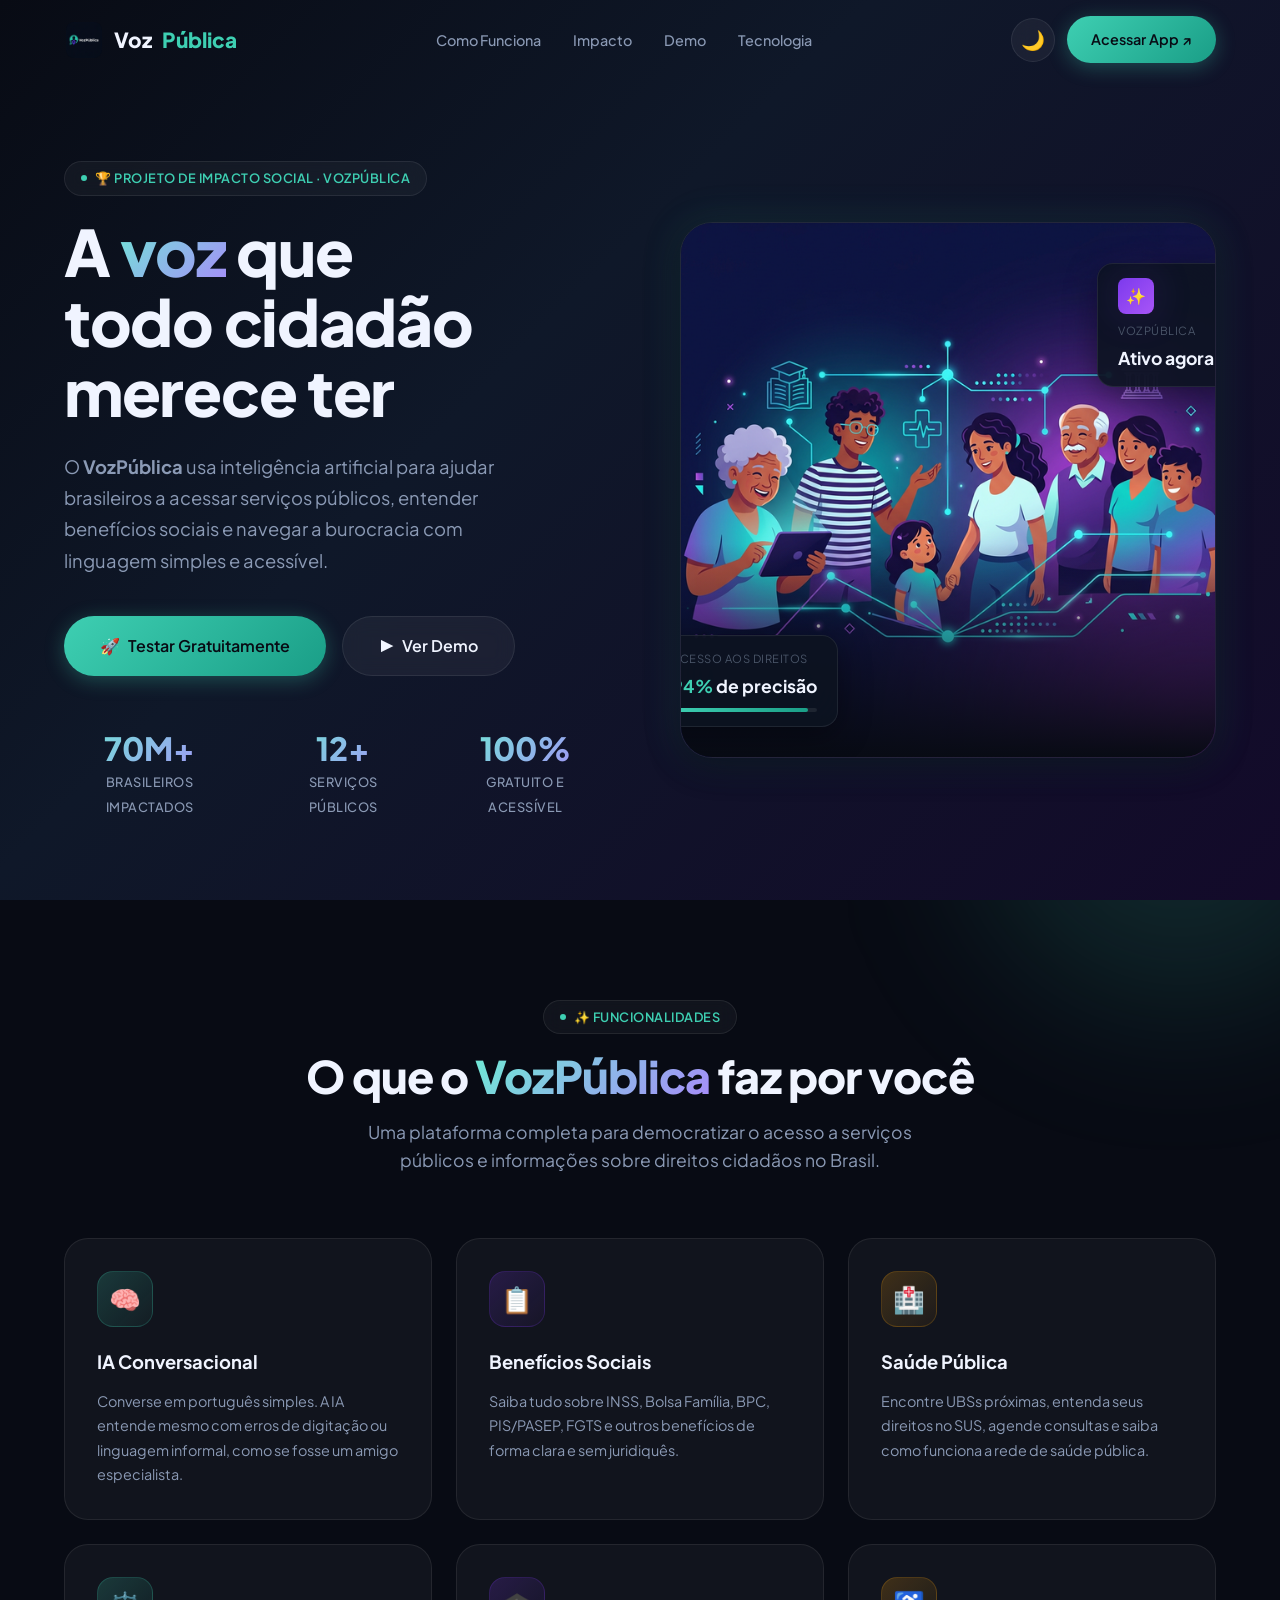
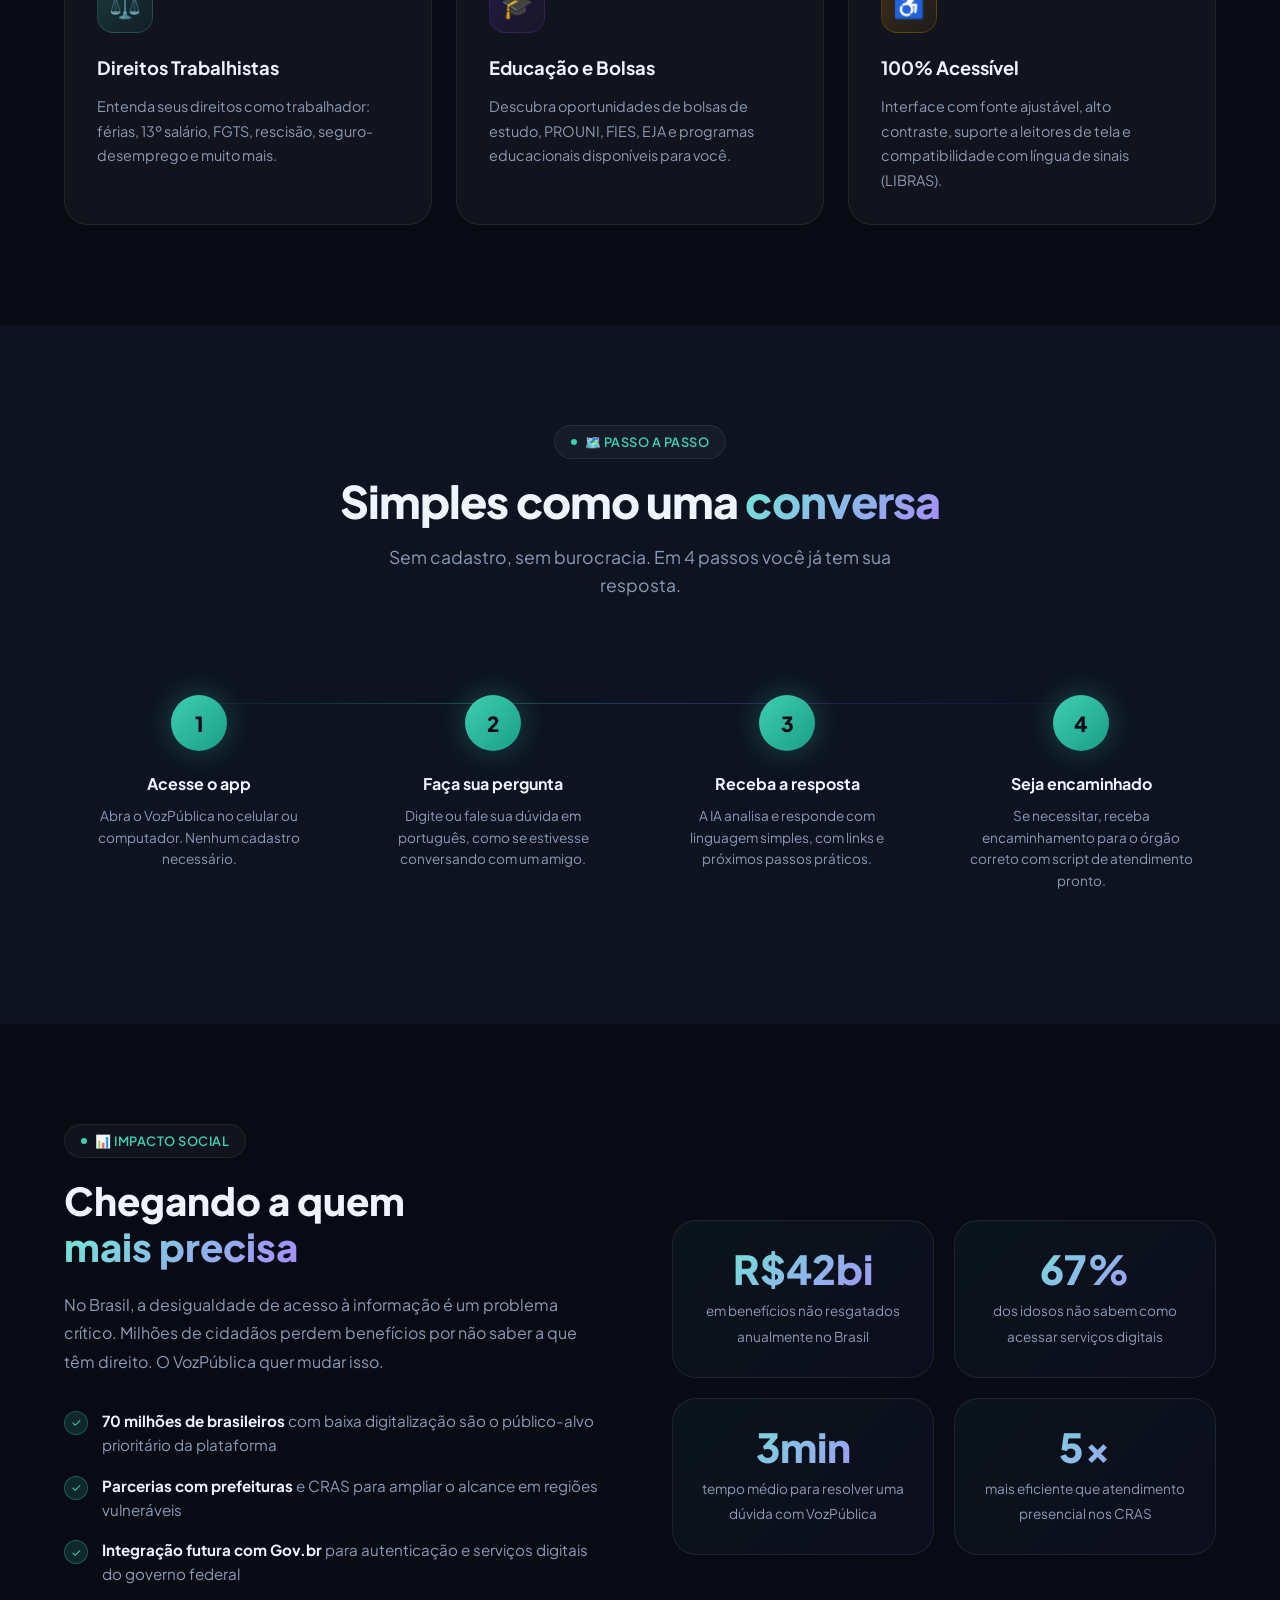
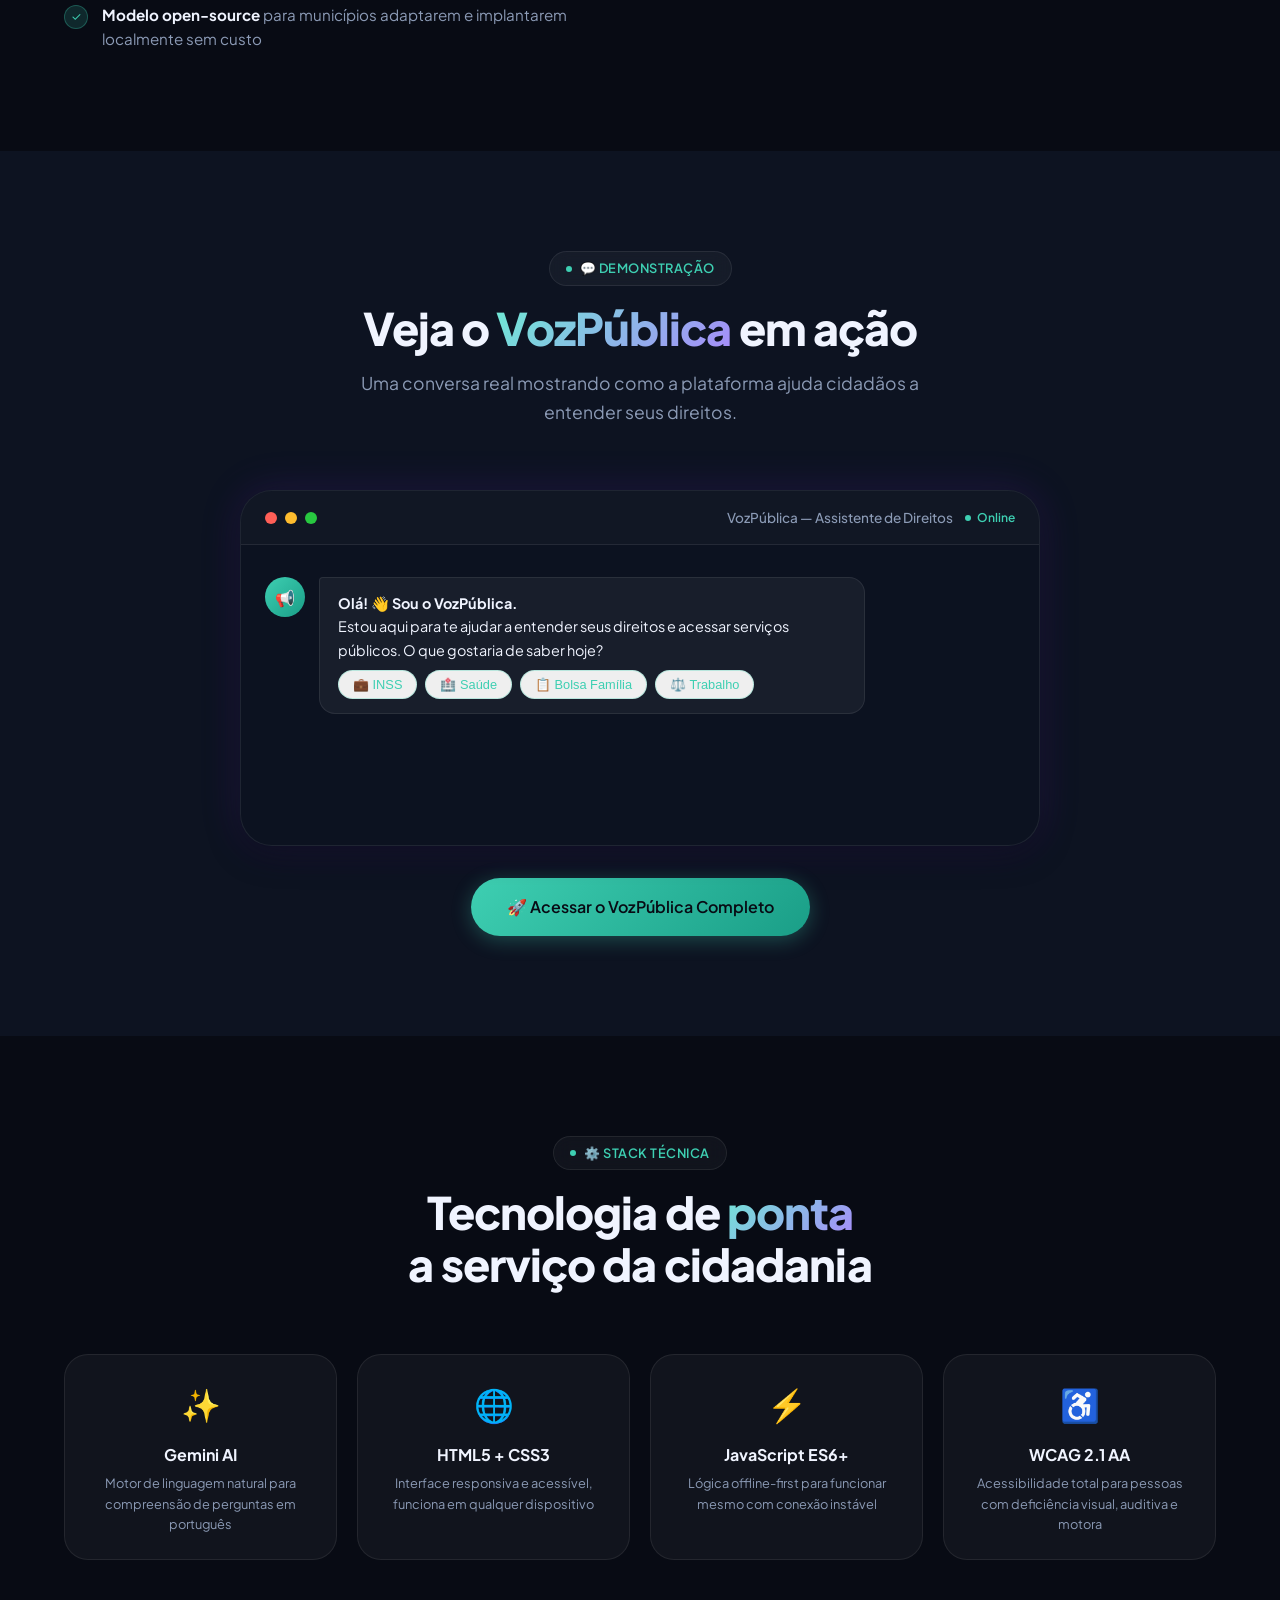
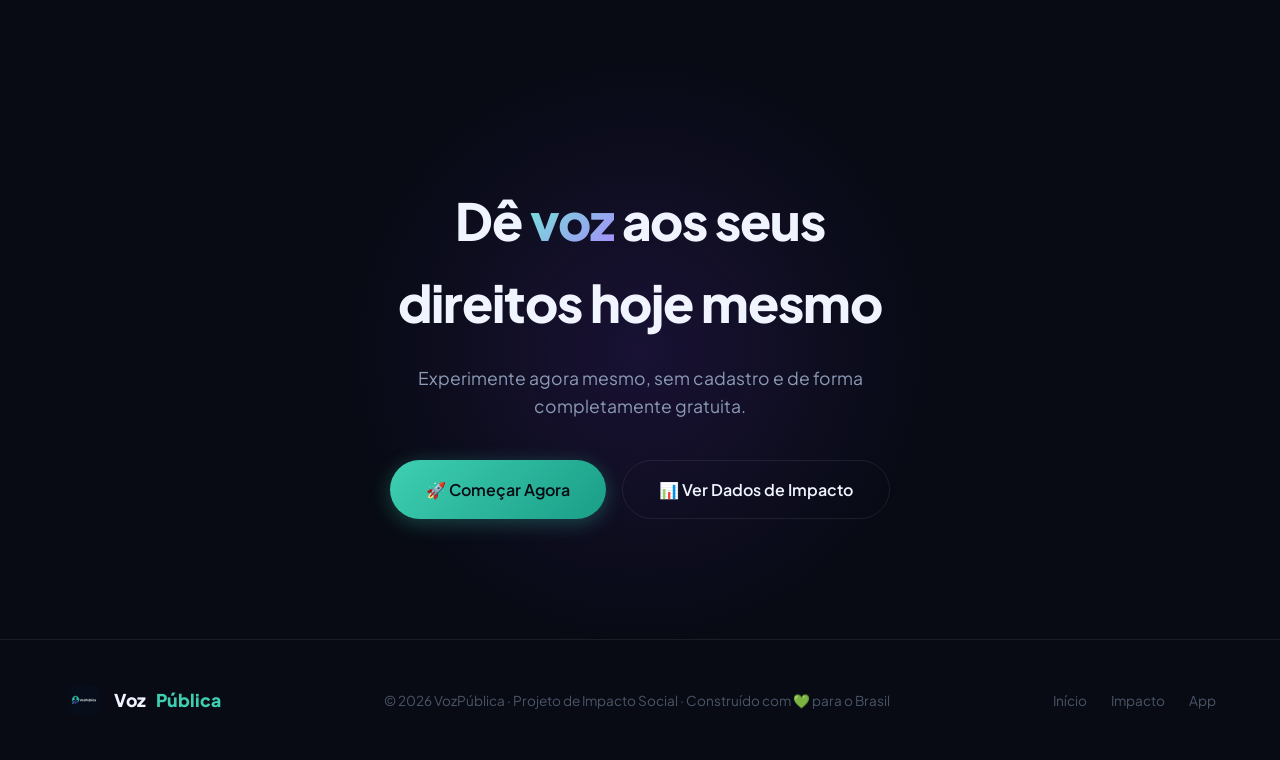
==== commit d85f2baf: "Implement Light Mode and fix layout visual bugs" ====
--- a/index.html
+++ b/index.html
@@ -22,7 +22,7 @@
     <div class="container">
       <div class="nav-inner">
         <a href="#" class="logo" aria-label="VozPública - Página inicial">
-          <div class="logo-icon" style="background:none;box-shadow:none;padding:0" aria-hidden="true"><img src="assets/logo.png" alt="VozPública logo" style="width:36px;height:36px;object-fit:contain;border-radius:8px"></div>
+          <div class="logo-icon logo-clean" aria-hidden="true"><img src="assets/logo.png" alt="VozPública logo" class="logo-img"></div>
           Voz<span>Pública</span>
         </a>
         <ul class="nav-links" role="list">
@@ -32,6 +32,9 @@
           <li><a href="#tecnologia">Tecnologia</a></li>
         </ul>
         <div class="nav-cta">
+          <button class="btn btn-ghost theme-toggle-btn" id="themeToggleBtn" aria-label="Alternar tema">
+            <span class="theme-icon" aria-hidden="true">🌙</span>
+          </button>
           <a href="app.html" class="btn btn-primary" id="nav-cta-btn" aria-label="Acessar o aplicativo VozPública">
             Acessar App ↗
           </a>
@@ -349,7 +352,7 @@
     <div class="container">
       <div class="footer-inner">
         <div class="logo" style="font-size:1.1rem">
-          <div class="logo-icon" style="width:32px;height:32px;background:none;box-shadow:none;padding:0" aria-hidden="true"><img src="assets/logo.png" alt="" style="width:30px;height:30px;object-fit:contain;border-radius:6px"></div>
+          <div class="logo-icon logo-clean" aria-hidden="true"><img src="assets/logo.png" alt="" class="logo-img-sm"></div>
           Voz<span>Pública</span>
         </div>
         <p class="footer-copy">© 2026 VozPública · Projeto de Impacto Social · Construído com 💚 para o Brasil</p>
--- a/css/style.css
+++ b/css/style.css
@@ -42,6 +42,23 @@
 
   --font-main: 'Plus Jakarta Sans', 'Inter', sans-serif;
   --transition: all 0.3s cubic-bezier(0.4, 0, 0.2, 1);
+}
+
+/* ── Light Mode Variables ── */
+.light-mode {
+  --bg-primary: #f8fafc;
+  --bg-secondary: #ffffff;
+  --bg-card: rgba(0, 0, 0, 0.03);
+  --bg-card-hover: rgba(0, 0, 0, 0.06);
+  --border: rgba(0, 0, 0, 0.08);
+  --border-hover: rgba(62, 207, 178, 0.5);
+
+  --text-primary: #0f172a;
+  --text-secondary: #334155;
+  --text-muted: #64748b;
+
+  --gradient-hero: linear-gradient(135deg, #f8fafc 0%, #e2e8f0 40%, #f1f5f9 100%);
+  --shadow-card: 0 8px 32px rgba(0, 0, 0, 0.08);
 }
 
 /* ── Reset ── */
@@ -164,6 +181,23 @@
   justify-content: center;
   font-size: 1.2rem;
   box-shadow: var(--shadow-teal);
+}
+.logo-icon.logo-clean {
+  background: none;
+  box-shadow: none;
+  padding: 0;
+}
+.logo-img {
+  width: 36px;
+  height: 36px;
+  object-fit: contain;
+  border-radius: 8px;
+}
+.logo-img-sm {
+  width: 30px;
+  height: 30px;
+  object-fit: contain;
+  border-radius: 6px;
 }
 .logo span { color: var(--teal); }
 
@@ -228,6 +262,18 @@
 .btn-ghost:hover {
   background: rgba(255,255,255,0.1);
   transform: translateY(-1px);
+}
+.theme-toggle-btn {
+  width: 44px;
+  height: 44px;
+  padding: 0;
+  display: flex;
+  align-items: center;
+  justify-content: center;
+  border-radius: 50%;
+}
+.theme-toggle-btn .theme-icon {
+  font-size: 1.2rem;
 }
 .btn-purple {
   background: var(--gradient-purple);
@@ -476,7 +522,6 @@
   gap: 64px;
   align-items: center;
 }
-.impact-content {}
 .impact-title { font-size: clamp(1.6rem, 3vw, 2.4rem); font-weight: 800; margin-bottom: 20px; line-height: 1.2; }
 .impact-desc { color: var(--text-secondary); line-height: 1.8; margin-bottom: 32px; }
 .impact-list { list-style: none; display: flex; flex-direction: column; gap: 16px; }
